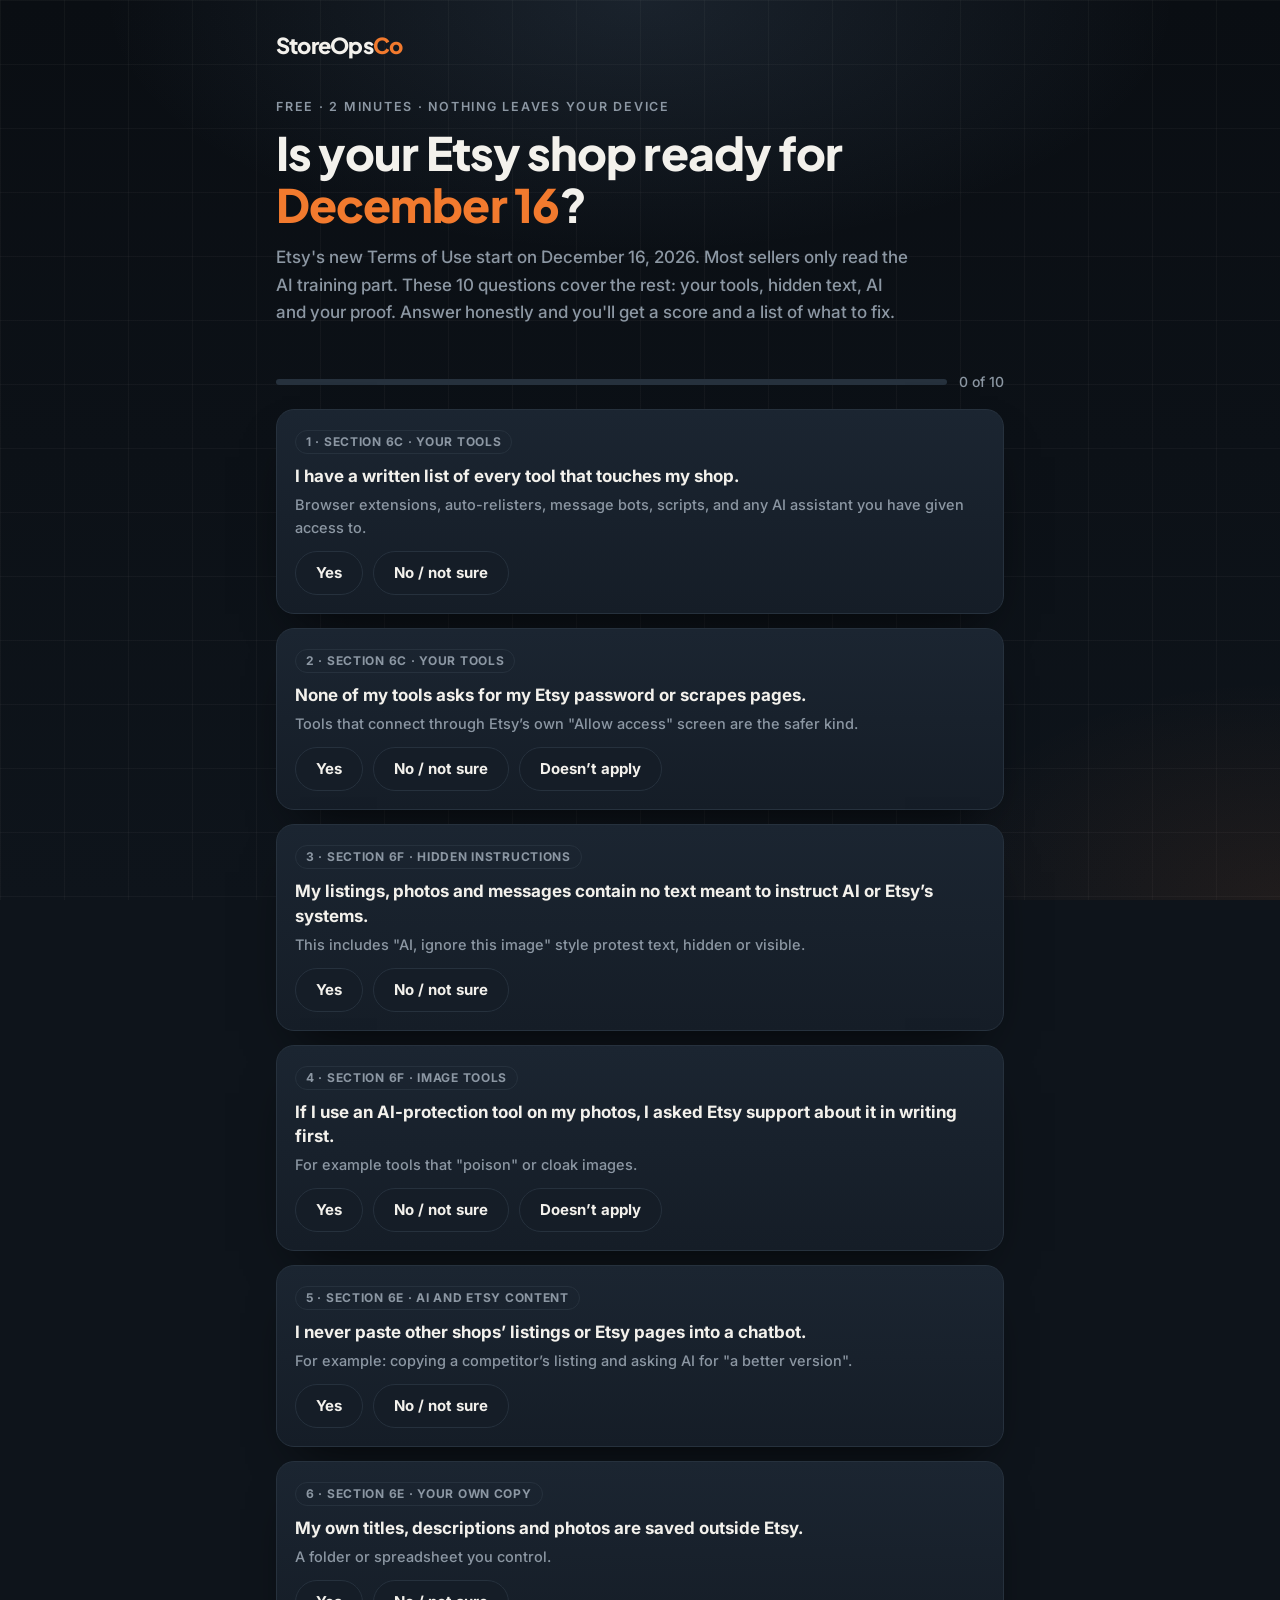
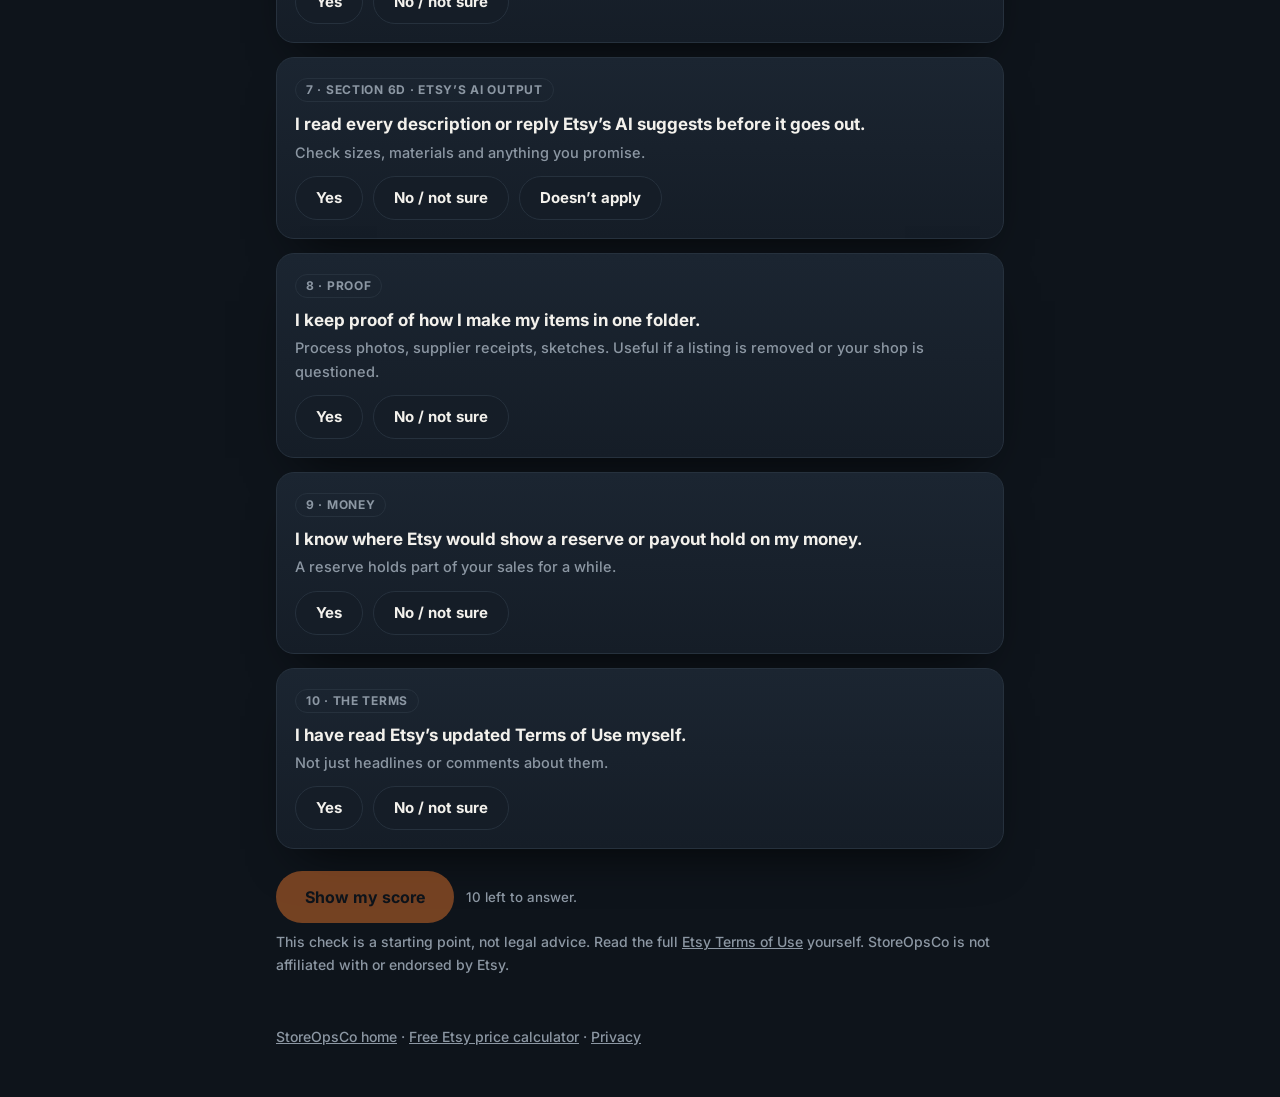
==== check/index.html @ b55e3e7c "Add Dec 16 Shop Check page (/check/) 10 yes/no questions on Etsy's new Terms of Use (6C, 6D, 6E, 6F)" ====
<!doctype html>
<html lang="en">
<head>
  <meta charset="utf-8">
  <meta name="viewport" content="width=device-width, initial-scale=1, viewport-fit=cover">
  <title>Dec 16 Shop Check: Is Your Etsy Shop Ready for the New Terms?</title>
  <meta name="description" content="Free 2-minute check for Etsy sellers. 10 yes/no questions on Etsy's new Terms of Use (starting December 16): your tools, AI, hidden text and proof. Get your score and what to fix.">
  <link rel="canonical" href="https://storeopsco.com/check/">
  <meta property="og:type" content="website">
  <meta property="og:site_name" content="StoreOpsCo">
  <meta property="og:url" content="https://storeopsco.com/check/">
  <meta property="og:title" content="Dec 16 Shop Check: Is Your Etsy Shop Ready?">
  <meta property="og:description" content="10 yes/no questions on Etsy's new terms. Get your score and what to fix before December 16.">
  <meta property="og:image" content="https://storeopsco.com/og-image.png">
  <meta name="twitter:card" content="summary_large_image">
  <meta name="theme-color" content="#0E141B">
  <meta name="color-scheme" content="dark">
  <link rel="icon" href="/favicon.svg" type="image/svg+xml">
  <link rel="preconnect" href="https://fonts.googleapis.com">
  <link rel="preconnect" href="https://fonts.gstatic.com" crossorigin>
  <link rel="stylesheet" href="https://fonts.googleapis.com/css2?family=Inter:wght@500;600;700&family=Plus+Jakarta+Sans:wght@800&display=swap">
  <style>
    :root{--ground:#0E141B;--deep:#0A0E13;--surface:#151D27;--raised:#1B2531;--line:#26313D;--ink:#F3F1EC;--muted:#8C97A3;--signal:#F27A2E;--on-signal:#0E141B;--ledger:#2FBF71;--loss:#FF6B70;--caution:#F5A524;
      --head:"Plus Jakarta Sans",Inter,system-ui,-apple-system,"Segoe UI",Roboto,Arial,sans-serif;--body:Inter,system-ui,-apple-system,"Segoe UI",Roboto,Arial,sans-serif;color-scheme:dark}
    *,*::before,*::after{box-sizing:border-box}
    body{margin:0;background:var(--ground);color:var(--ink);font:500 16px/1.6 var(--body);-webkit-font-smoothing:antialiased}
    body::before{content:"";position:fixed;inset:0;z-index:-1;pointer-events:none;background:
      radial-gradient(60% 40% at 50% 0%,rgba(124,160,200,.14),transparent 70%),
      radial-gradient(40% 35% at 100% 100%,rgba(242,122,46,.08),transparent 70%),
      linear-gradient(rgba(243,241,236,.035) 1px,transparent 1px) 0 0/64px 64px,
      linear-gradient(90deg,rgba(243,241,236,.035) 1px,transparent 1px) 0 0/64px 64px,
      linear-gradient(180deg,var(--deep),var(--ground))}
    h1,h2,h3{font-family:var(--head);font-weight:800;letter-spacing:-.02em;line-height:1.12;margin:0}
    p{margin:0 0 1em}
    a{color:inherit}
    :focus-visible{outline:3px solid var(--signal);outline-offset:2px;border-radius:6px}
    .wrap{max-width:760px;margin:0 auto;padding:0 16px}
    header.top{padding:28px 0 8px}
    .wm{font-family:var(--head);font-weight:800;letter-spacing:-.035em;font-size:22px;text-decoration:none;color:var(--ink)}
    .wm span{color:var(--signal)}
    .hero{padding:28px 0 20px}
    .kicker{font:600 12.5px/1.3 var(--body);text-transform:uppercase;letter-spacing:.14em;color:var(--muted);margin:0 0 12px}
    .hero h1{font-size:clamp(30px,6vw,46px);margin:0 0 14px}
    .hero h1 .sig{color:var(--signal)}
    .lead{color:var(--muted);font-size:17px;max-width:58ch}
    .card{background:linear-gradient(180deg,var(--raised),var(--surface));border:1px solid var(--line);border-radius:18px;box-shadow:0 24px 50px -24px rgba(0,0,0,.8);padding:20px}
    .progress{display:flex;align-items:center;gap:12px;margin:8px 0 16px;color:var(--muted);font-size:14px}
    .bar{flex:1;height:6px;background:var(--line);border-radius:999px;overflow:hidden}
    .bar i{display:block;height:100%;width:0;background:var(--signal);transition:width .25s}
    ol.qs{list-style:none;margin:0;padding:0;display:grid;gap:14px}
    .q{padding:18px}
    .q .tag{display:inline-block;font:700 12px/1 var(--body);letter-spacing:.06em;text-transform:uppercase;color:var(--muted);border:1px solid var(--line);border-radius:999px;padding:5px 10px;margin-bottom:10px}
    .q h2{font:700 17px/1.45 var(--body);letter-spacing:0;margin:0 0 4px}
    .q .hint{color:var(--muted);font-size:14.5px;margin:0 0 12px}
    .opts{display:flex;flex-wrap:wrap;gap:10px;border:0;margin:0;padding:0}
    .opts legend{position:absolute;width:1px;height:1px;overflow:hidden;clip:rect(0 0 0 0)}
    .opts label{position:relative;display:inline-flex;align-items:center;min-height:44px;padding:0 20px;border-radius:999px;border:1px solid var(--line);background:var(--surface);cursor:pointer;font-weight:700;font-size:15px;user-select:none}
    .opts input{position:absolute;opacity:0;inset:0;margin:0;cursor:pointer}
    .opts label:has(input:focus-visible){outline:3px solid var(--signal);outline-offset:2px}
    .opts label:has(input[value="yes"]:checked){background:rgba(47,191,113,.16);border-color:var(--ledger);color:var(--ink)}
    .opts label:has(input[value="no"]:checked){background:rgba(255,107,112,.14);border-color:var(--loss)}
    .opts label:has(input[value="na"]:checked){background:rgba(140,151,163,.16);border-color:var(--muted)}
    .btn{display:inline-flex;align-items:center;justify-content:center;min-height:52px;padding:0 28px;border-radius:999px;font:700 16px/1 var(--body);text-decoration:none;border:1px solid transparent;cursor:pointer}
    .btn.primary{background:var(--signal);color:var(--on-signal)}
    .btn.primary:hover{background:#ff8a42}
    .btn.primary[disabled]{opacity:.45;cursor:not-allowed}
    .btn.secondary{background:var(--surface);color:var(--ink);border-color:var(--line)}
    .actions{display:flex;flex-wrap:wrap;gap:12px;align-items:center;margin:22px 0 8px}
    .actions small{color:var(--muted)}
    #result{margin:28px 0}
    .score{display:flex;align-items:baseline;gap:10px;margin:0 0 6px}
    .score b{font:800 clamp(56px,14vw,88px)/1 var(--head);letter-spacing:-.04em;color:var(--signal);text-shadow:0 0 40px rgba(242,122,46,.45)}
    .score span{font:800 28px/1 var(--head);color:var(--muted)}
    .verdict{font:700 19px/1.4 var(--body);margin:0 0 18px}
    .fixes{list-style:none;padding:0;margin:0 0 6px;display:grid;gap:12px}
    .fix{border-left:4px solid var(--loss);padding:12px 14px;background:var(--surface);border-radius:0 12px 12px 0}
    .fix strong{display:block;margin-bottom:4px}
    .fix p{margin:0;color:var(--muted);font-size:15px}
    .fix .src{font-size:13px;margin-top:6px}
    .good{color:var(--ledger);font-weight:700}
    .cta{margin-top:20px;border-left:4px solid var(--signal)}
    .cta h2{font-size:22px;margin:0 0 8px}
    .cta p{color:var(--muted)}
    .cta small{display:block;margin-top:10px;color:var(--muted);font-size:13px}
    .note{color:var(--muted);font-size:14px}
    footer{padding:36px 0 48px;color:var(--muted);font-size:14px}
    footer a{color:var(--muted)}
    @media print{body::before{display:none}.actions,.cta{display:none}}
  </style>
</head>
<body>
  <div class="wrap">
    <header class="top"><a class="wm" href="/">StoreOps<span>Co</span></a></header>

    <section class="hero">
      <p class="kicker">Free · 2 minutes · Nothing leaves your device</p>
      <h1>Is your Etsy shop ready for <span class="sig">December 16</span>?</h1>
      <p class="lead">Etsy's new Terms of Use start on December 16, 2026. Most sellers only read the AI training part. These 10 questions cover the rest: your tools, hidden text, AI and your proof. Answer honestly and you'll get a score and a list of what to fix.</p>
    </section>

    <form id="check" novalidate>
      <div class="progress" aria-hidden="true"><div class="bar"><i id="bar"></i></div><span id="count">0 of 10</span></div>
      <ol class="qs" id="qs"></ol>
      <div class="actions">
        <button class="btn primary" type="submit" id="go" disabled>Show my score</button>
        <small id="left">Answer all 10 to see your score.</small>
      </div>
    </form>

    <section id="result" hidden tabindex="-1" aria-live="polite">
      <div class="card">
        <p class="kicker">Your Dec 16 Shop Check</p>
        <div class="score"><b id="score">0</b><span>/ 10</span></div>
        <p class="verdict" id="verdict"></p>
        <ul class="fixes" id="fixes"></ul>
        <div class="actions">
          <button class="btn secondary" type="button" id="print">Print or save as PDF</button>
          <button class="btn secondary" type="button" id="again">Start again</button>
        </div>
      </div>

      <div class="card cta" id="cta" hidden>
        <h2>Get the full checklist by email</h2>
        <p>Join the StoreOpsCo email list for the printable checklist and plain-English updates when Etsy changes its rules. The Shop Safety Kit, covering cases, payment reserves, suspensions and appeals, opens on December 10. People on the list hear first.</p>
        <a class="btn primary" id="signup" href="#" target="_blank" rel="noopener">Join the list, free</a>
        <small>Opens Kit, our email provider. Unsubscribe from any email. <a href="/privacy/">Privacy</a></small>
      </div>
    </section>

    <p class="note">This check is a starting point, not legal advice. Read the full <a id="terms" href="https://www.etsy.com/legal/terms-of-use" target="_blank" rel="noopener">Etsy Terms of Use</a> yourself. StoreOpsCo is not affiliated with or endorsed by Etsy.</p>

    <footer>
      <a href="/">StoreOpsCo home</a> · <a href="/etsy-price-calculator/">Free Etsy price calculator</a> · <a href="/privacy/">Privacy</a>
    </footer>
  </div>

  <script src="../config.js"></script>
  <script>
  (function () {
    'use strict';
    var cfg = window.CONFIG || {};
    var TERMS = (typeof cfg.ETSY_TERMS_URL === 'string' && /^https:\/\//.test(cfg.ETSY_TERMS_URL)) ? cfg.ETSY_TERMS_URL : 'https://www.etsy.com/legal/terms-of-use';
    document.getElementById('terms').href = TERMS;

    // Each question is phrased so that "Yes" is the safe answer.
    // na: true adds a "Doesn't apply" option, which counts as safe.
    var Q = [
      { tag: 'Section 6C · Your tools',
        q: 'I have a written list of every tool that touches my shop.',
        hint: 'Browser extensions, auto-relisters, message bots, scripts, and any AI assistant you have given access to.',
        fix: 'Write down every tool connected to your shop',
        why: 'From December 16, anyone who deploys, controls or benefits from an automated agent is responsible for what it does on Etsy. If a tool breaks the rules while acting for you, it is your shop on the line.' },
      { tag: 'Section 6C · Your tools',
        q: 'None of my tools asks for my Etsy password or scrapes pages.',
        hint: 'Tools that connect through Etsy’s own "Allow access" screen are the safer kind.', na: true,
        fix: 'Replace tools that use your password or scrape pages',
        why: 'Keep tools that connect through Etsy’s own permission screen, where you click Allow access. Be careful with anything that logs in as you or copies pages automatically.' },
      { tag: 'Section 6F · Hidden instructions',
        q: 'My listings, photos and messages contain no text meant to instruct AI or Etsy’s systems.',
        hint: 'This includes "AI, ignore this image" style protest text, hidden or visible.',
        fix: 'Remove any text written to steer AI or Etsy’s systems',
        why: 'Section 6F bans instructions in listings, descriptions, images or messages meant to make Etsy’s systems behave in a way Etsy didn’t intend, hidden or visible. Etsy says violations may result in immediate termination of your account.' },
      { tag: 'Section 6F · Image tools',
        q: 'If I use an AI-protection tool on my photos, I asked Etsy support about it in writing first.',
        hint: 'For example tools that "poison" or cloak images.', na: true,
        fix: 'Ask Etsy support in writing before using image-protection tools',
        why: 'Etsy’s terms don’t name these tools either way. Ask support in writing and keep the reply, so you have proof if a listing is ever questioned.' },
      { tag: 'Section 6E · AI and Etsy content',
        q: 'I never paste other shops’ listings or Etsy pages into a chatbot.',
        hint: 'For example: copying a competitor’s listing and asking AI for "a better version".',
        fix: 'Stop pasting Etsy content into AI tools',
        why: 'Section 6E bans using content or data you get from Etsy to develop, train, test or prompt an AI system without Etsy’s express permission. Prompting is on that list.' },
      { tag: 'Section 6E · Your own copy',
        q: 'My own titles, descriptions and photos are saved outside Etsy.',
        hint: 'A folder or spreadsheet you control.',
        fix: 'Save your own listings outside Etsy',
        why: 'Work from what is yours. Use your own saved files with any AI tool instead of pages copied from Etsy. It is also your backup if a listing is removed.' },
      { tag: 'Section 6D · Etsy’s AI output',
        q: 'I read every description or reply Etsy’s AI suggests before it goes out.',
        hint: 'Check sizes, materials and anything you promise.', na: true,
        fix: 'Review every AI-suggested description and reply',
        why: 'The terms say you are responsible for reviewing, evaluating and determining the appropriateness of any AI-generated output. If Etsy’s tool writes something wrong, it is still your listing.' },
      { tag: 'Proof',
        q: 'I keep proof of how I make my items in one folder.',
        hint: 'Process photos, supplier receipts, sketches. Useful if a listing is removed or your shop is questioned.',
        fix: 'Start a proof folder for every product',
        why: 'When Etsy removes a listing or reviews a shop, evidence of how you make your items is what an appeal rests on. Collect it before you need it.' },
      { tag: 'Money',
        q: 'I know where Etsy would show a reserve or payout hold on my money.',
        hint: 'A reserve holds part of your sales for a while.',
        fix: 'Find the reserve details in your Payment account',
        why: 'Open Shop Manager, then Finances, then Payment account. If a reserve is ever placed, the details show there. Knowing where to look saves panic later.' },
      { tag: 'The terms',
        q: 'I have read Etsy’s updated Terms of Use myself.',
        hint: 'Not just headlines or comments about them.',
        fix: 'Read the new terms, at least section 6',
        why: 'Section 6 holds the rules above. Reading it yourself takes about 15 minutes and is the only way to be sure what applies to your shop.' }
    ];

    var list = document.getElementById('qs');
    Q.forEach(function (item, i) {
      var li = document.createElement('li');
      li.className = 'card q';
      var n = i + 1;
      var opts = '<label><input type="radio" name="q' + i + '" value="yes" required>Yes</label>' +
                 '<label><input type="radio" name="q' + i + '" value="no">No / not sure</label>' +
                 (item.na ? '<label><input type="radio" name="q' + i + '" value="na">Doesn’t apply</label>' : '');
      li.innerHTML = '<span class="tag">' + n + ' · ' + item.tag + '</span>' +
        '<h2 id="qh' + i + '">' + item.q + '</h2>' +
        '<p class="hint">' + item.hint + '</p>' +
        '<fieldset class="opts" aria-labelledby="qh' + i + '"><legend>Question ' + n + '</legend>' + opts + '</fieldset>';
      list.appendChild(li);
    });

    var form = document.getElementById('check');
    var go = document.getElementById('go');
    function answers() {
      return Q.map(function (_, i) {
        var c = form.querySelector('input[name="q' + i + '"]:checked');
        return c ? c.value : null;
      });
    }
    function update() {
      var a = answers();
      var done = a.filter(Boolean).length;
      document.getElementById('bar').style.width = (done * 10) + '%';
      document.getElementById('count').textContent = done + ' of 10';
      go.disabled = done < Q.length;
      document.getElementById('left').textContent = done < Q.length ? (Q.length - done) + ' left to answer.' : 'Ready.';
    }
    form.addEventListener('change', update);

    form.addEventListener('submit', function (e) {
      e.preventDefault();
      var a = answers();
      if (a.indexOf(null) !== -1) return;
      var score = 0, fixes = document.getElementById('fixes');
      fixes.innerHTML = '';
      a.forEach(function (v, i) {
        if (v === 'yes' || v === 'na') { score++; return; }
        var li = document.createElement('li');
        li.className = 'fix';
        var s = document.createElement('strong'); s.textContent = (i + 1) + '. ' + Q[i].fix;
        var p = document.createElement('p'); p.textContent = Q[i].why;
        li.appendChild(s); li.appendChild(p);
        if (/^Section/.test(Q[i].tag)) {
          var src = document.createElement('p'); src.className = 'src';
          src.innerHTML = 'Source: <a href="' + TERMS + '" target="_blank" rel="noopener">Etsy Terms of Use</a>';
          li.appendChild(src);
        }
        fixes.appendChild(li);
      });
      document.getElementById('score').textContent = score;
      var v = score === 10 ? 'You’re in good shape for December 16. Keep your tool list and proof folder up to date.'
            : score >= 7 ? 'Close. Fix the ' + (10 - score) + ' item' + (score === 9 ? '' : 's') + ' below before December 16.'
            : score >= 4 ? 'Some real gaps. Start with the items below, top to bottom.'
            : 'Your shop has several open risks. Work through the list below this week.';
      document.getElementById('verdict').textContent = v;
      if (score === 10) {
        var ok = document.createElement('li'); ok.className = 'good'; ok.textContent = 'Nothing to fix.';
        fixes.appendChild(ok);
      }
      var url = typeof cfg.EMAIL_SIGNUP_URL === 'string' ? cfg.EMAIL_SIGNUP_URL.trim() : '';
      if (/^https:\/\/\S+$/i.test(url)) {
        document.getElementById('signup').href = url;
        document.getElementById('cta').hidden = false;
      }
      var r = document.getElementById('result');
      r.hidden = false;
      r.focus();
      r.scrollIntoView({ behavior: 'smooth', block: 'start' });
    });

    document.getElementById('print').addEventListener('click', function () { window.print(); });
    document.getElementById('again').addEventListener('click', function () {
      form.reset(); update();
      document.getElementById('result').hidden = true;
      window.scrollTo({ top: 0, behavior: 'smooth' });
    });
    update();
  })();
  </script>
</body>
</html>
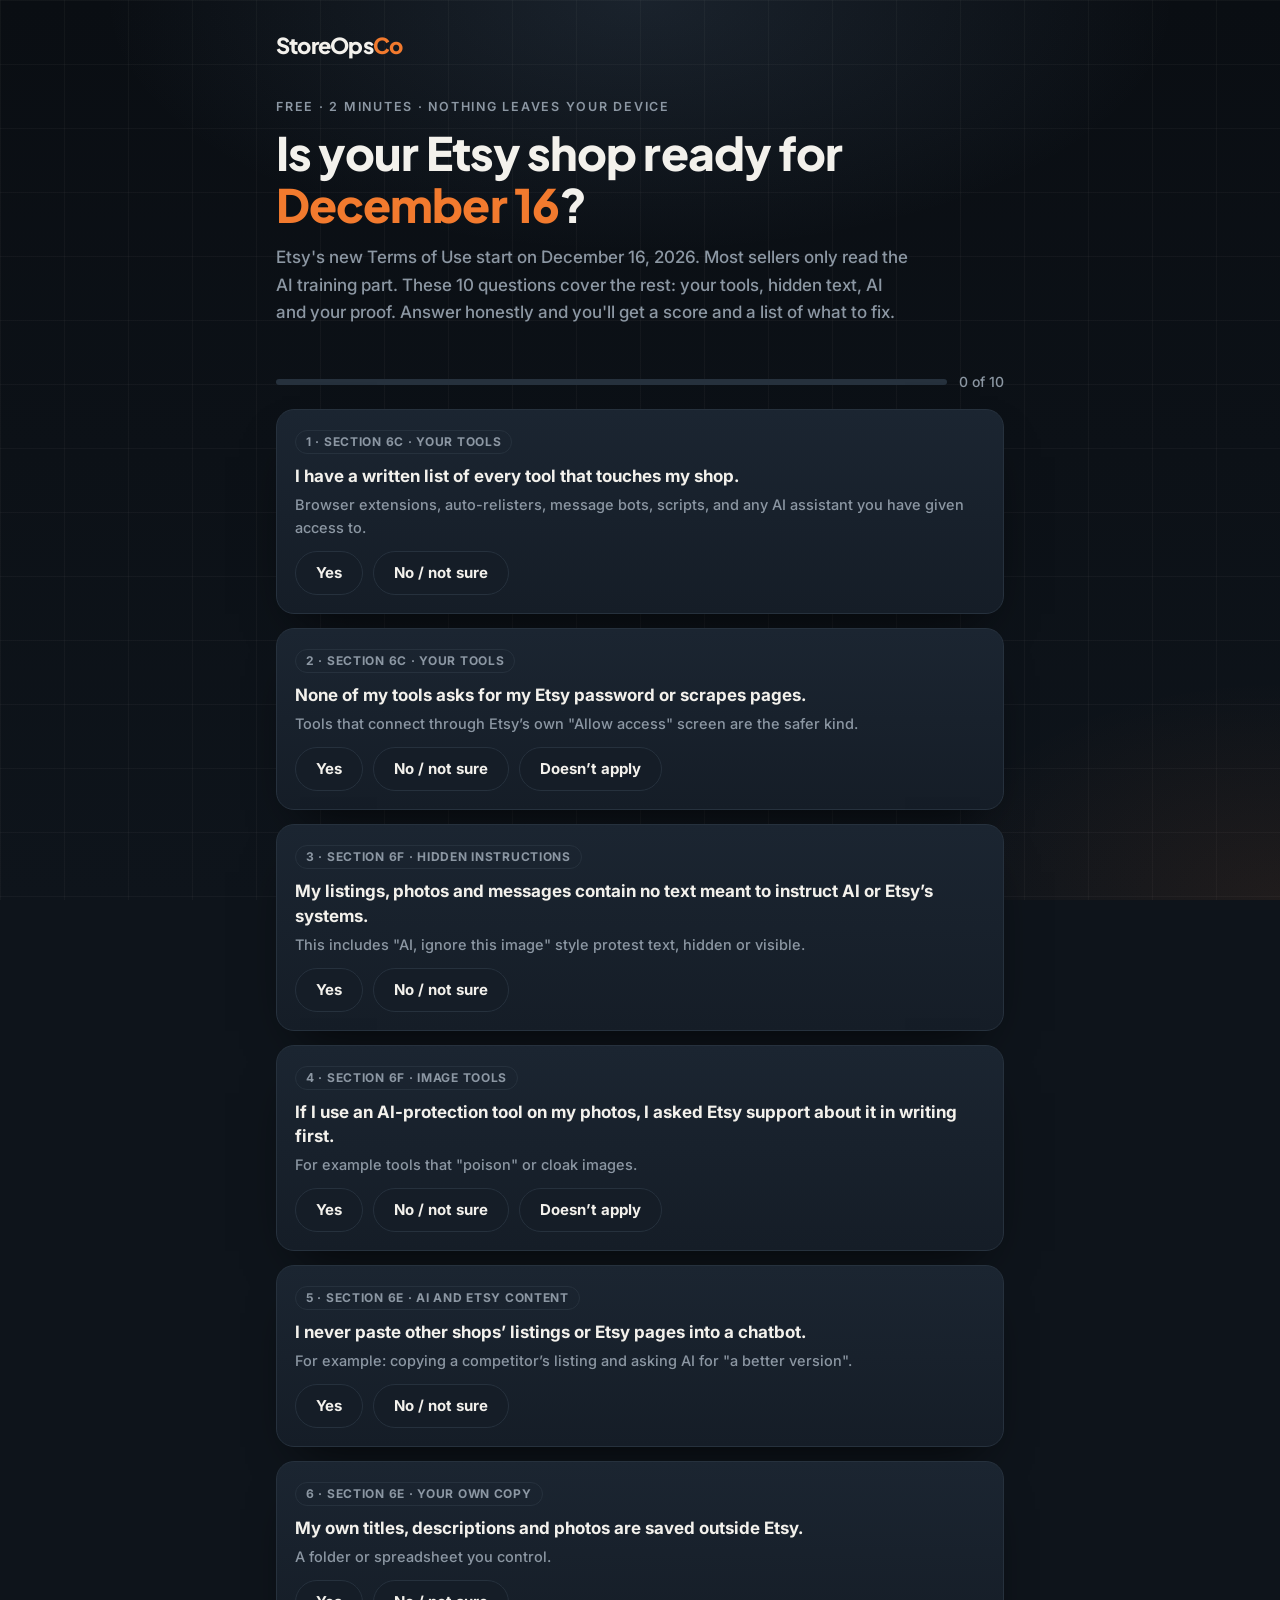
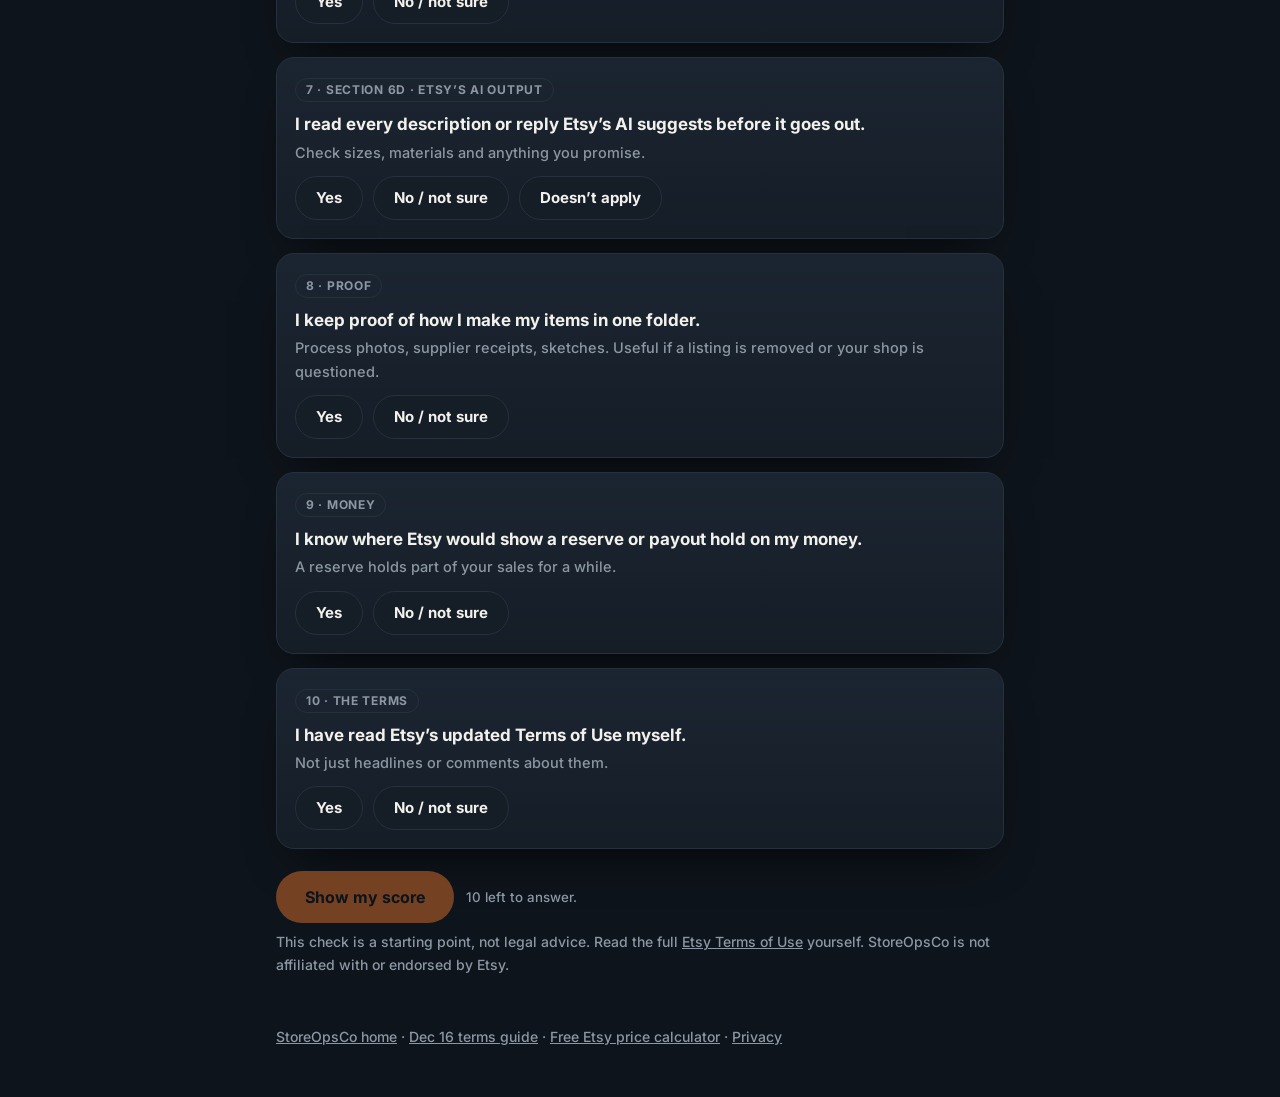
==== commit e717591b: "Launch pages: /kit/ sales page, Dec 16 terms guide, free checklist PDF - kit/: Shop Safety Kit page." ====
--- a/check/index.html
+++ b/check/index.html
@@ -130,7 +130,7 @@
     <p class="note">This check is a starting point, not legal advice. Read the full <a id="terms" href="https://www.etsy.com/legal/terms-of-use" target="_blank" rel="noopener">Etsy Terms of Use</a> yourself. StoreOpsCo is not affiliated with or endorsed by Etsy.</p>
 
     <footer>
-      <a href="/">StoreOpsCo home</a> · <a href="/etsy-price-calculator/">Free Etsy price calculator</a> · <a href="/privacy/">Privacy</a>
+      <a href="/">StoreOpsCo home</a> · <a href="/guides/etsy-terms-dec-16/">Dec 16 terms guide</a> · <a href="/etsy-price-calculator/">Free Etsy price calculator</a> · <a href="/privacy/">Privacy</a>
     </footer>
   </div>
 
